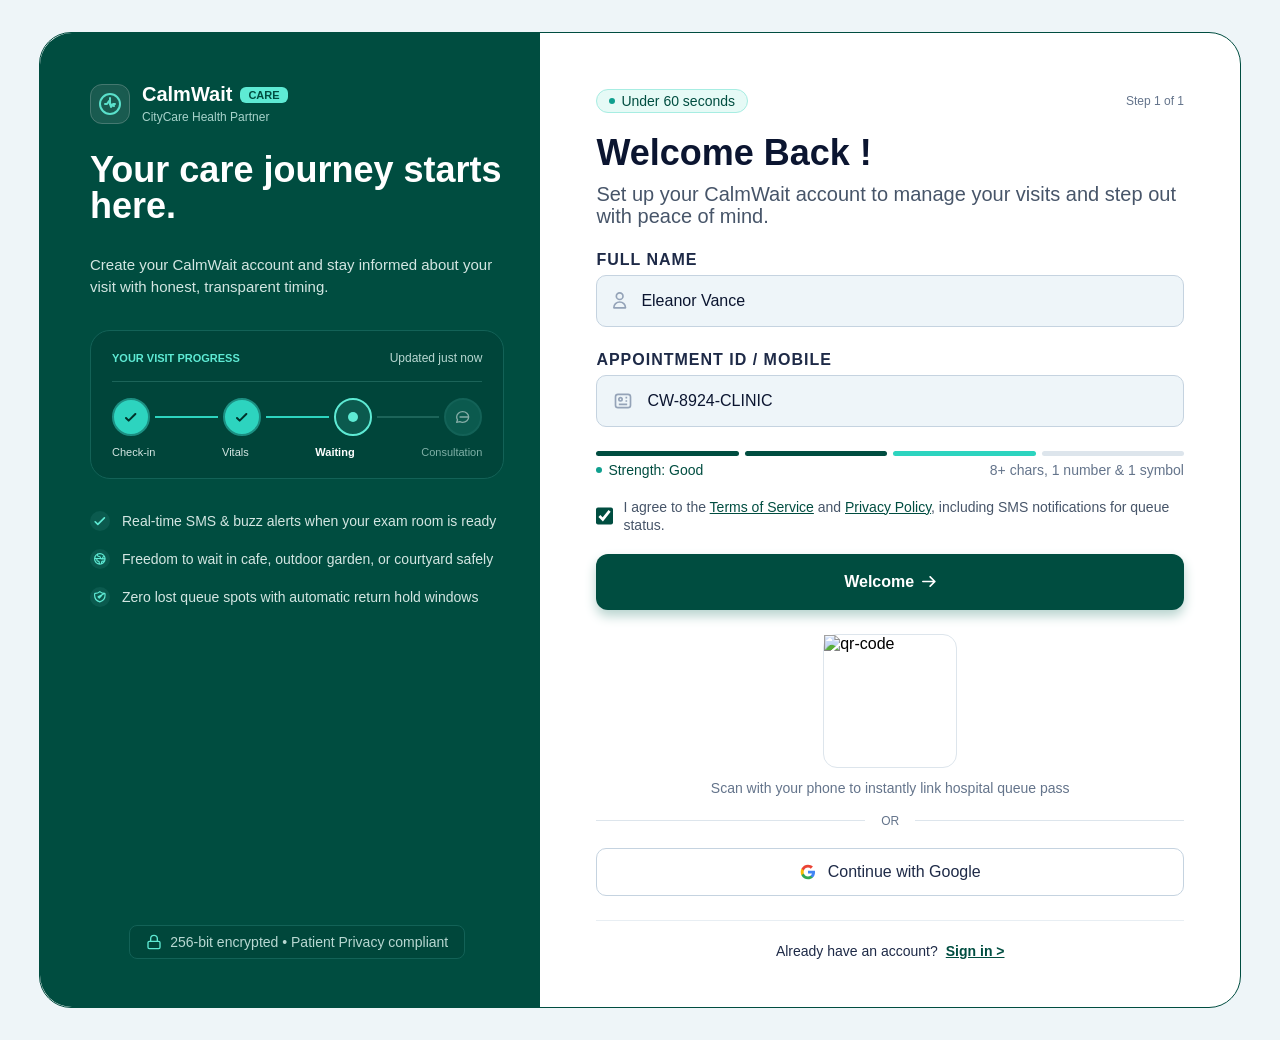
==== index.html @ aa294195 "Rename sign-up.html to index.html" ====
<!DOCTYPE html>
<html lang="en">

<head>
    <meta charset="UTF-8">
    <meta name="viewport" content="width=device-width, initial-scale=1.0">
    <title>CalmWait - Sign up</title>
    <link rel="stylesheet" href="https://fonts.cdnfonts.com/css/nimbus-sans-l">
    <link rel="stylesheet" href="sign-up.css">
</head>

<body>
    <main class="card">

        <!-- LEFT PANEL -->
        <section class="left-panel">
            <div class="left-top">
                <div class="brand">
                    <img src="images/logo.svg" alt="CalmWait logo" width="40" height="40">
                    <div class="brand-text">
                        <div class="brand-row">
                            <span class="brand-name">CalmWait</span>
                            <span class="care-badge">CARE</span>
                        </div>
                        <span class="brand-sub">CityCare Health Partner</span>
                    </div>
                </div>

                <h1 class="hero-title">Your care journey starts here.</h1>
                <p class="hero-text">Create your CalmWait account and stay informed about your visit with honest,
                    transparent timing.</p>

                <div class="progress-box">
                    <div class="progress-header">
                        <span class="progress-title">YOUR VISIT PROGRESS</span>
                        <span class="progress-updated">Updated just now</span>
                    </div>
                    <div class="progress-line"></div>
                    <div class="steps-row">
                        <div class="circle done"><img src="images/checkmark.svg" alt="" width="12" height="9"></div>
                        <div class="connector done"></div>
                        <div class="circle done"><img src="images/checkmark.svg" alt="" width="12" height="9"></div>
                        <div class="connector done"></div>
                        <div class="circle current">
                            <div class="current-dot"></div>
                        </div>
                        <div class="connector"></div>
                        <div class="circle upcoming"><img src="images/consultation.svg" alt="" width="14" height="12">
                        </div>
                    </div>
                    <div class="labels-row">
                        <span class="label">Check-in</span>
                        <span class="label">Vitals</span>
                        <span class="label label-active">Waiting</span>
                        <span class="label label-dim">Consultation</span>
                    </div>
                </div>

                <div class="features">
                    <div class="feature">
                        <div class="feature-icon"><img src="images/checkmark-2.svg" alt="" width="12" height="9"></div>
                        <span class="feature-text">Real-time SMS &amp; buzz alerts when your exam room is ready</span>
                    </div>
                    <div class="feature">
                        <div class="feature-icon"><img src="images/globe.svg" alt="" width="12" height="12"></div>
                        <span class="feature-text">Freedom to wait in cafe, outdoor garden, or courtyard safely</span>
                    </div>
                    <div class="feature">
                        <div class="feature-icon"><img src="images/shield.svg" alt="" width="12" height="12"></div>
                        <span class="feature-text">Zero lost queue spots with automatic return hold windows</span>
                    </div>
                </div>
            </div>

            <div class="secure-note">
                <img src="images/lock.svg" alt="" width="16" height="16">
                <span>256-bit encrypted • Patient Privacy compliant</span>
            </div>
        </section>

        <!-- RIGHT PANEL -->
        <section class="right-panel">
            <div class="top-row">
                <span class="time-pill"><span class="pill-dot"></span>Under 60 seconds</span>
                <span class="step-text">Step 1 of 1</span>
            </div>

            <h2 class="form-title">Welcome Back !</h2>
            <p class="form-subtitle">Set up your CalmWait account to manage your visits and step out with peace of mind.
            </p>

            <div class="field">
                <label class="field-label" for="name">FULL NAME</label>
                <div class="input-box">
                    <img src="images/user.svg" alt="" width="14" height="17">
                    <input class="input" type="text" id="name" value="Eleanor Vance">
                </div>
            </div>

            <div class="field">
                <label class="field-label" for="appointment">APPOINTMENT ID / MOBILE</label>
                <div class="input-box">
                    <img src="images/id.svg" alt="" width="20" height="20">
                    <input class="input" type="text" id="appointment" value="CW-8924-CLINIC">
                </div>
            </div>

            <div class="strength">
                <div class="bars">
                    <div class="bar bar-dark"></div>
                    <div class="bar bar-dark"></div>
                    <div class="bar bar-teal"></div>
                    <div class="bar bar-empty"></div>
                </div>
                <div class="strength-text">
                    <span class="strength-good"><span class="pill-dot"></span>Strength: Good</span>
                    <span class="strength-hint">8+ chars, 1 number &amp; 1 symbol</span>
                </div>
            </div>

            <div class="terms">
                <input class="checkbox" type="checkbox" checked>
                <span class="terms-text">I agree to the <a href="#">Terms of Service</a> and <a href="#">Privacy
                        Policy</a>, including SMS notifications for queue status.</span>
            </div>

            <button class="main-button">
                Welcome
                <img src="images/arrow.svg" alt="" width="14" height="11">
            </button>

            <div class="qr-area">
                <div class="qr-box">
                    <img src="Images/QR-Code.png" alt="qr-code">
                </div>
                <p class="qr-text">Scan with your phone to instantly link hospital queue pass</p>
            </div>

            <div class="or-row">
                <div class="or-line"></div>
                <span class="or-text">OR</span>
                <div class="or-line"></div>
            </div>

            <button class="google-button">
                <img src="images/google.svg" alt="" width="16" height="16">
                Continue with Google
            </button>

            <div class="signin-row">
                <span>Already have an account?</span>
                <a class="signin-link" href="#">Sign in &gt;</a>
            </div>
        </section>

    </main>
</body>

</html>
---- sign-up.css ----
body {
    margin: 0;
    padding: 32px 16px;
    background-color: #EEF5F8;
    font-family: "Nimbus Sans L", "Nimbus Sans", Arial, sans-serif;
    display: flex;
    justify-content: center;
    align-items: center;
}

.card {
    display: flex;
    flex-direction: row;
    width: 100%;
    max-width: 1200px;
    min-height: 957px;
    background-color: #FFFFFF;
    border: 1px solid #004D40;
    border-radius: 32px;
}

.left-panel {
    display: flex;
    flex-direction: column;
    justify-content: space-between;
    width: 41.7%;
    box-sizing: border-box;
    padding: 50px 36px 48px 50px;
    background-color: #004D40;
    border-radius: 32px 0 0 32px;
    color: #FFFFFF;
}

.left-top {
    display: flex;
    flex-direction: column;
}

.brand {
    display: flex;
    flex-direction: row;
    align-items: center;
    gap: 12px;
}

.brand-text {
    display: flex;
    flex-direction: column;
    gap: 4px;
}

.brand-row {
    display: flex;
    flex-direction: row;
    align-items: center;
    gap: 8px;
}

.brand-name {
    font-size: 20px;
    font-weight: bold;
}

.care-badge {
    background-color: #5EEAD4;
    color: #004D40;
    font-size: 11px;
    font-weight: bold;
    padding: 2px 8px;
    border-radius: 6px;
}

.brand-sub {
    font-size: 12px;
    color: #A7D3CB;
}

.hero-title {
    margin: 28px 0 0 0;
    font-size: 36px;
    line-height: 1;
    font-weight: bold;
}

.hero-text {
    margin: 30px 0 0 0;
    font-size: 15px;
    line-height: 22px;
    color: #D3E6E2;
}

.progress-box {
    margin-top: 32px;
    padding: 20px 21px;
    background-color: #00453A;
    border: 1px solid #136257;
    border-radius: 20px;
}

.progress-header {
    display: flex;
    flex-direction: row;
    justify-content: space-between;
    align-items: center;
}

.progress-title {
    font-size: 11px;
    font-weight: bold;
    color: #5EEAD4;
}

.progress-updated {
    font-size: 12px;
    color: #B8D8D2;
}

.progress-line {
    height: 1px;
    margin: 16px 0;
    background-color: #1C6459;
}

.steps-row {
    display: flex;
    flex-direction: row;
    justify-content: space-between;
    align-items: center;
}

.circle {
    width: 34px;
    height: 34px;
    border-radius: 50%;
    border: 2px solid #136257;
    display: flex;
    justify-content: center;
    align-items: center;
}

.circle.done {
    background-color: #2DD4BF;
    border-color: #1C8F82;
}

.circle.current {
    background-color: #0B5A4E;
    border-color: #5EEAD4;
}

.circle.upcoming {
    background-color: #0B5A4E;
}

.current-dot {
    width: 10px;
    height: 10px;
    border-radius: 50%;
    background-color: #5EEAD4;
}

.connector {
    width: 17%;
    height: 2px;
    background-color: #1C6459;
}

.connector.done {
    background-color: #2DD4BF;
}

.labels-row {
    display: flex;
    flex-direction: row;
    justify-content: space-between;
    margin-top: 10px;
}

.label {
    font-size: 11px;
    color: #D3E6E2;
}

.label-active {
    font-weight: bold;
    color: #FFFFFF;
}

.label-dim {
    color: #7FB0A7;
}

.features {
    display: flex;
    flex-direction: column;
    gap: 18px;
    margin-top: 32px;
}

.feature {
    display: flex;
    flex-direction: row;
    align-items: center;
    gap: 12px;
}

.feature-icon {
    width: 20px;
    height: 20px;
    background-color: #0B5A4E;
    border-radius: 50%;
    display: flex;
    justify-content: center;
    align-items: center;
}

.feature-text {
    font-size: 14px;
    line-height: 20px;
    color: #D3E6E2;
}

.secure-note {
    display: flex;
    flex-direction: row;
    align-items: center;
    justify-content: center;
    gap: 8px;
    padding: 8px 16px;
    margin: 0 auto;
    margin-top: 40px;
    border: 1px solid #136257;
    border-radius: 8px;
    background-color: #00473B;
    font-size: 14px;
    color: #B8D8D2;
    width: fit-content;
}

.right-panel {
    display: flex;
    flex-direction: column;
    width: 58.3%;
    box-sizing: border-box;
    padding: 56px 56px 48px 56px;
}

.top-row {
    display: flex;
    flex-direction: row;
    justify-content: space-between;
    align-items: center;
}

.time-pill {
    display: flex;
    flex-direction: row;
    align-items: center;
    gap: 6px;
    padding: 3px 12px;
    background-color: #E6FAF6;
    border: 1px solid #A7EDE2;
    border-radius: 20px;
    font-size: 14px;
    color: #004D40;
}

.pill-dot {
    display: inline-block;
    width: 6px;
    height: 6px;
    border-radius: 50%;
    background-color: #0F9F8E;
}

.step-text {
    font-size: 12px;
    color: #64748B;
}

.form-title {
    margin: 20px 0 0 0;
    font-size: 36px;
    font-weight: bold;
    line-height: 1.1;
    color: #0B1530;
}

.form-subtitle {
    margin: 10px 0 0 0;
    font-size: 20px;
    line-height: 22px;
    color: #475569;
}

.field {
    display: flex;
    flex-direction: column;
    gap: 6px;
    margin-top: 24px;
}

.field-label {
    font-size: 16px;
    font-weight: bold;
    letter-spacing: 1px;
    color: #1E2A47;
}

.input-box {
    display: flex;
    flex-direction: row;
    align-items: center;
    gap: 12px;
    height: 50px;
    padding: 0 16px;
    background-color: #EEF5F9;
    border: 1px solid #C5D3E0;
    border-radius: 10px;
}

.input {
    flex-grow: 1;
    border: none;
    background-color: #EEF5F9;
    font-family: inherit;
    font-size: 16px;
    color: #0B1530;
}

.strength {
    margin-top: 24px;
}

.bars {
    display: flex;
    flex-direction: row;
    gap: 6px;
}

.bar {
    width: 25%;
    height: 5px;
    border-radius: 3px;
}

.bar-dark { background-color: #004D40; }
.bar-teal { background-color: #2DD4BF; }
.bar-empty { background-color: #DDE5EC; }

.strength-text {
    display: flex;
    flex-direction: row;
    justify-content: space-between;
    margin-top: 6px;
    font-size: 14px;
    color: #64748B;
}

.strength-good {
    display: flex;
    flex-direction: row;
    align-items: center;
    gap: 6px;
    color: #004D40;
}

.terms {
    display: flex;
    flex-direction: row;
    align-items: center;
    gap: 10px;
    margin-top: 20px;
}

.checkbox {
    width: 18px;
    height: 18px;
    margin: 0;
    accent-color: #004D40;
}

.terms-text {
    font-size: 14px;
    line-height: 18px;
    color: #475569;
}

.terms-text a {
    color: #004D40;
}

.main-button {
    display: flex;
    flex-direction: row;
    justify-content: center;
    align-items: center;
    gap: 8px;
    height: 56px;
    margin-top: 20px;
    background-color: #004D40;
    color: #FFFFFF;
    border: none;
    border-radius: 12px;
    font-family: inherit;
    font-size: 16px;
    font-weight: bold;
    box-shadow: 0 6px 12px #B7D3CE;
}

.qr-area {
    display: flex;
    flex-direction: column;
    align-items: center;
    gap: 12px;
    margin-top: 24px;
}

.qr-box {
    width: 132px;
    height: 132px;
    background-color: #FFFFFF;
    border: 1px solid #DDE5EC;
    border-radius: 14px;
}
.qr-box img{
    width: 130px;
    height: 130px;
}

.qr-text {
    margin: 0;
    font-size: 14px;
    color: #64748B;
    text-align: center;
}

.or-row {
    display: flex;
    flex-direction: row;
    align-items: center;
    gap: 16px;
    margin-top: 18px;
}

.or-line {
    width: 50%;
    height: 1px;
    background-color: #DDE5EC;
}

.or-text {
    font-size: 12px;
    color: #64748B;
}

.google-button {
    display: flex;
    flex-direction: row;
    justify-content: center;
    align-items: center;
    gap: 12px;
    height: 48px;
    margin-top: 20px;
    background-color: #FFFFFF;
    border: 1px solid #C5D3E0;
    border-radius: 10px;
    font-family: inherit;
    font-size: 16px;
    color: #1E2A47;
}

.signin-row {
    display: flex;
    flex-direction: row;
    justify-content: center;
    gap: 8px;
    margin-top: 24px;
    padding-top: 22px;
    border-top: 1px solid #E8EEF3;
    font-size: 14px;
    color: #1E2A47;
}

.signin-link {
    font-weight: bold;
    color: #004D40;
}


@media screen and (max-width: 900px) {
    .card {
        flex-direction: column;
    }

    .left-panel {
        width: 100%;
        border-radius: 32px 32px 0 0;
        gap: 40px;
    }

    .right-panel {
        width: 100%;
    }
}

@media screen and (max-width: 500px) {
    body {
        padding: 12px;
    }

    .left-panel {
        padding: 32px 20px;
    }

    .right-panel {
        padding: 32px 20px;
    }

    .hero-title {
        font-size: 30px;
    }

    .form-title {
        font-size: 30px;
    }

    .form-subtitle {
        font-size: 18px;
    }

    .strength-text {
        flex-direction: column;
        gap: 4px;
    }

    .signin-row {
        flex-direction: column;
        align-items: center;
        gap: 4px;
    }
}
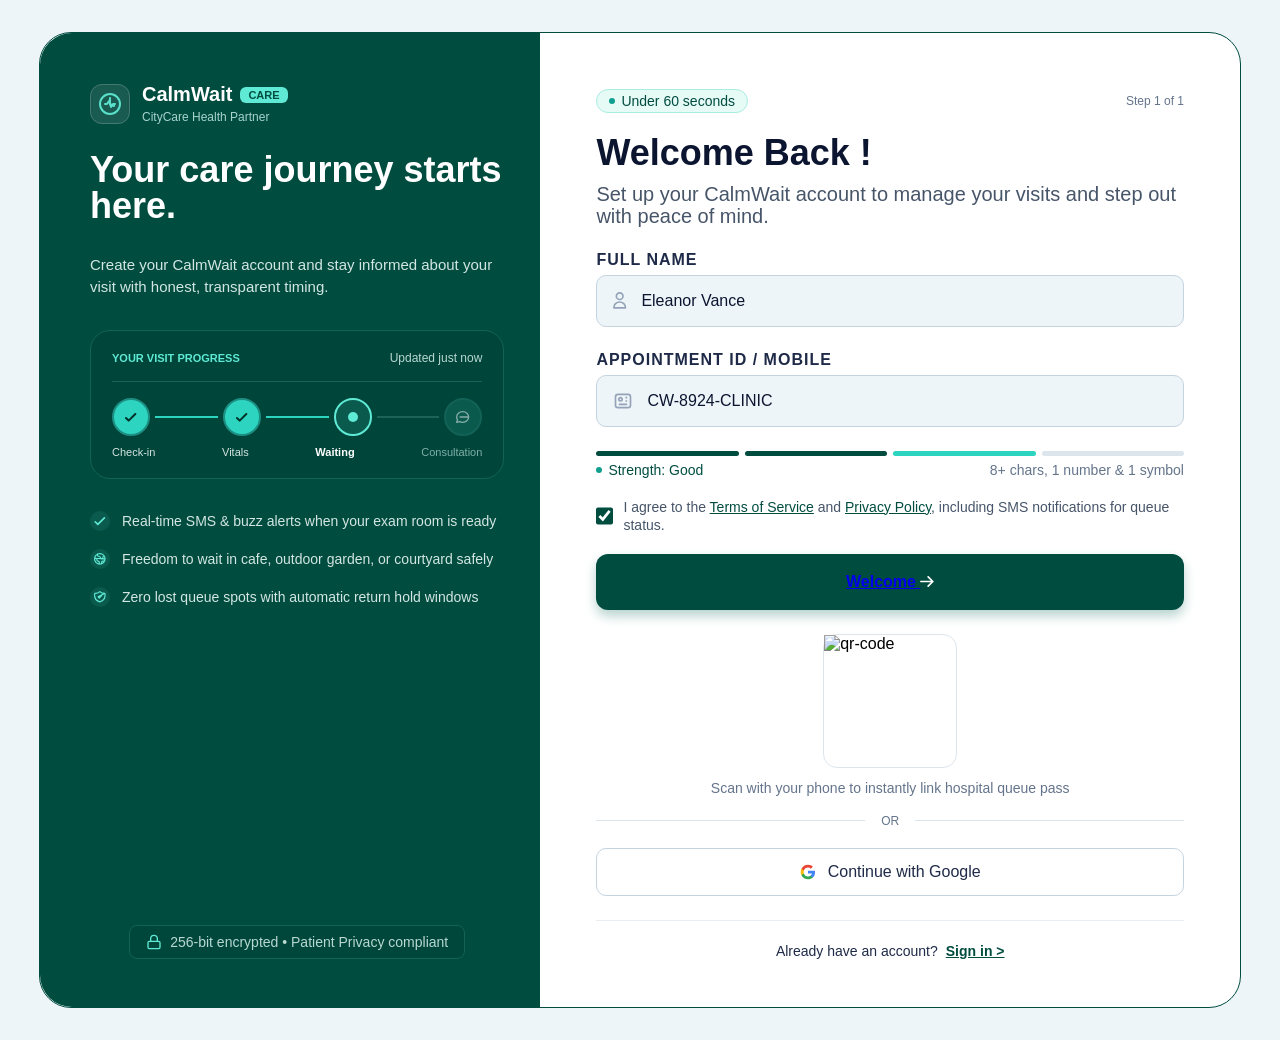
==== commit 8e1d7f8e: "Connect sign-up page to check-in page" ====
--- a/index.html
+++ b/index.html
@@ -125,8 +125,8 @@
             </div>
 
             <button class="main-button">
-                Welcome
-                <img src="images/arrow.svg" alt="" width="14" height="11">
+                <a href="/check-in.html">Welcome
+                <img src="images/arrow.svg" alt="" width="14" height="11"></a>
             </button>
 
             <div class="qr-area">
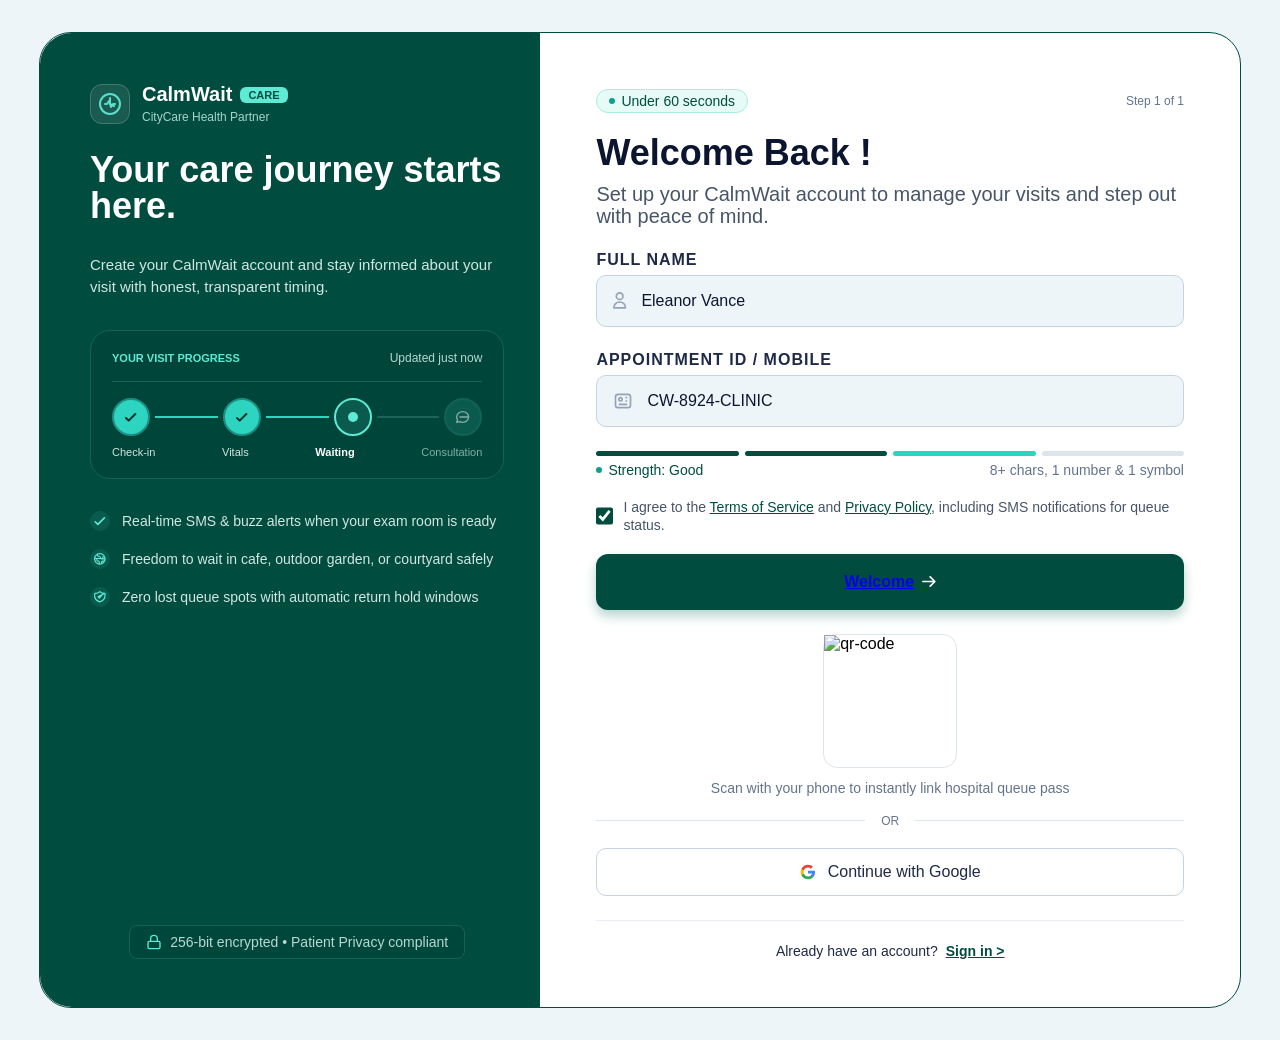
==== commit 855e3482: "Add welcome button to check-in page" ====
--- a/index.html
+++ b/index.html
@@ -125,8 +125,8 @@
             </div>
 
             <button class="main-button">
-                <a href="/check-in.html">Welcome
-                <img src="images/arrow.svg" alt="" width="14" height="11"></a>
+                <a href="https://nullnexus-calmwait.vercel.app/check-in.html" target="_self">Welcome</a>
+                <img src="images/arrow.svg" alt="" width="14" height="11">
             </button>
 
             <div class="qr-area">
